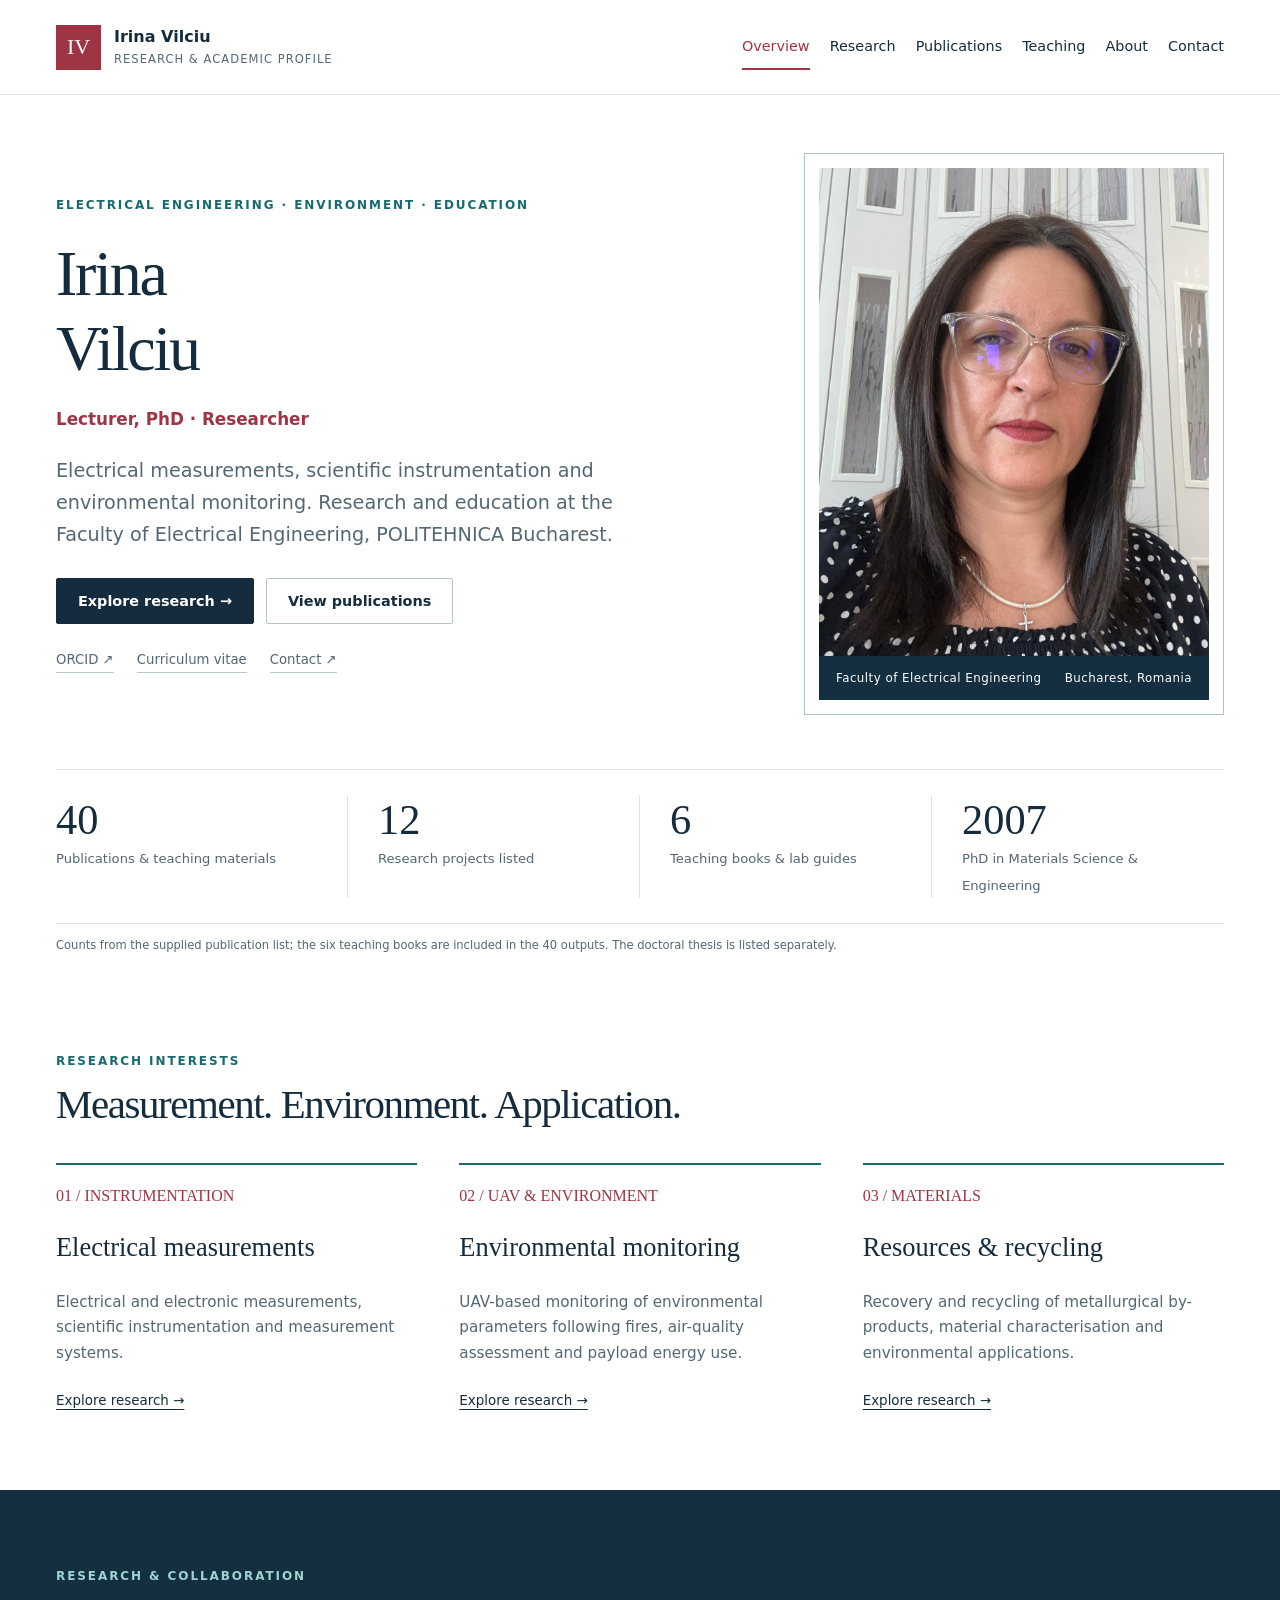
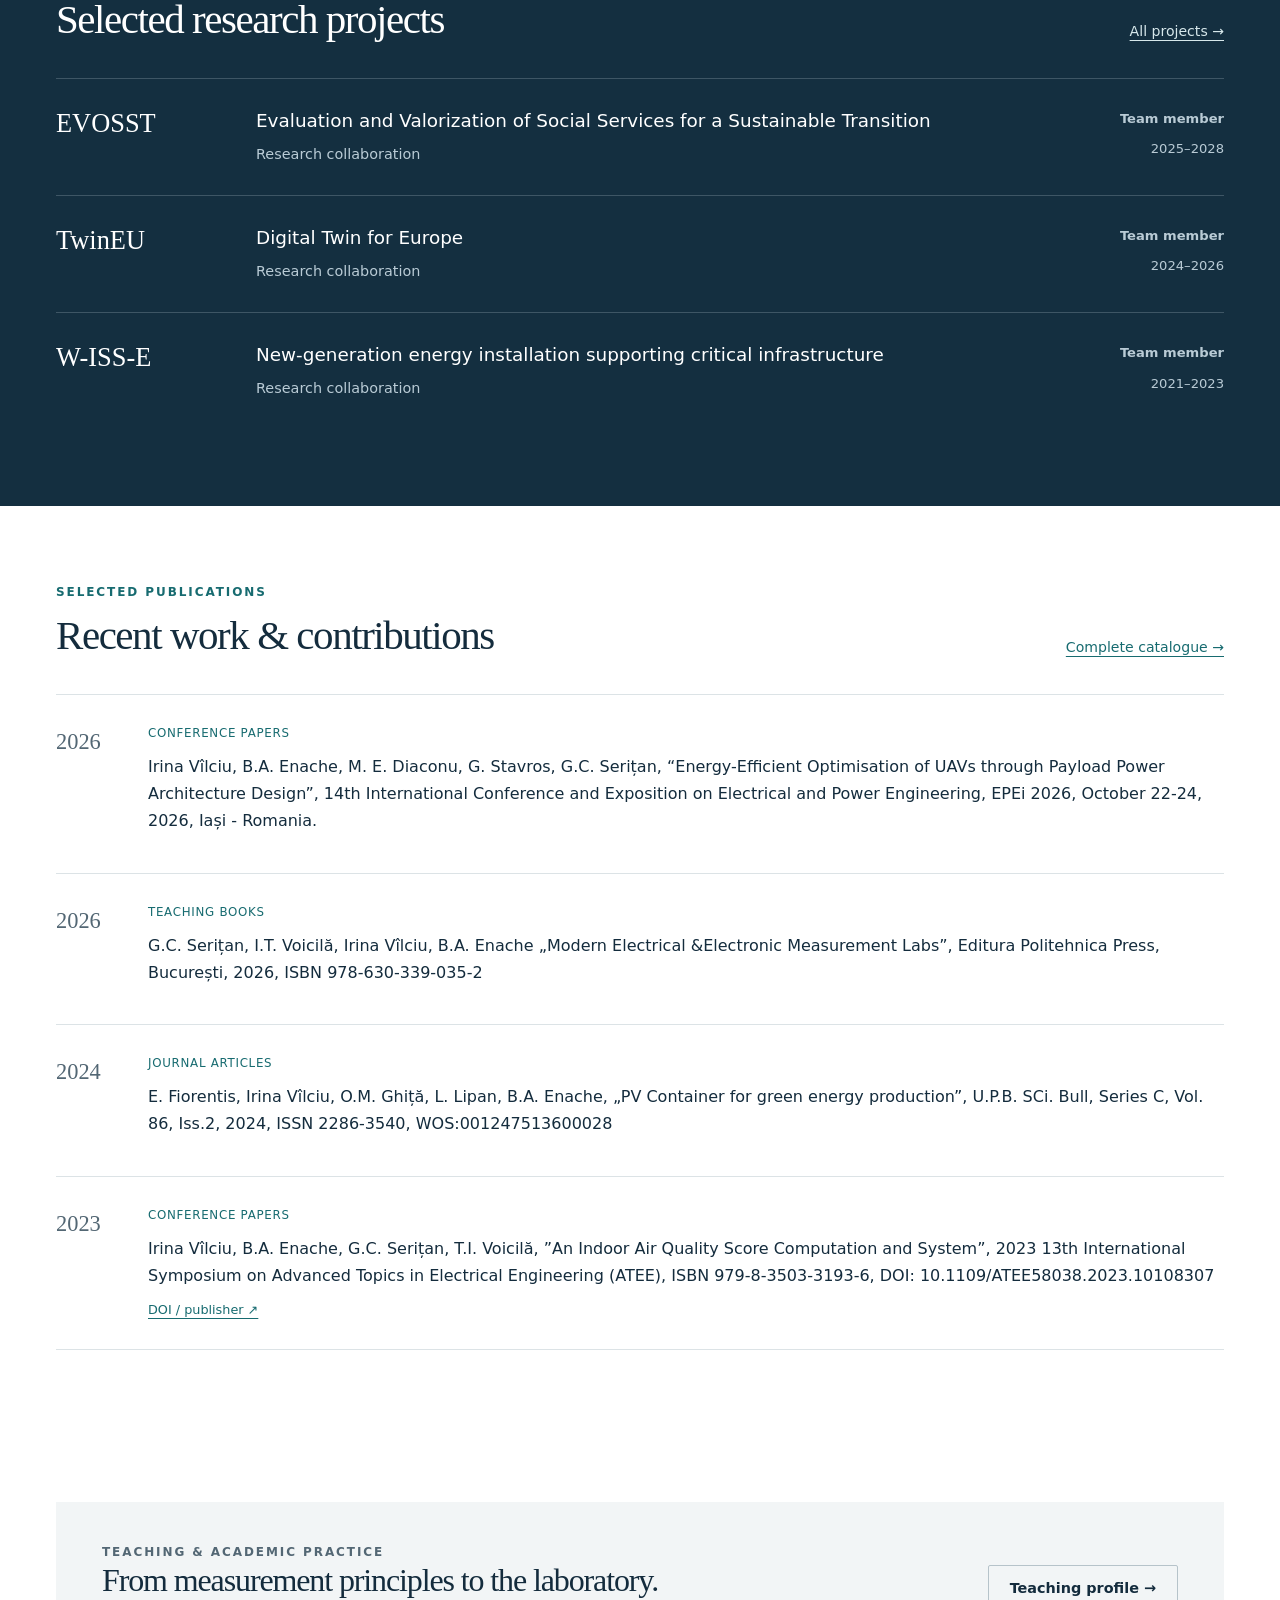
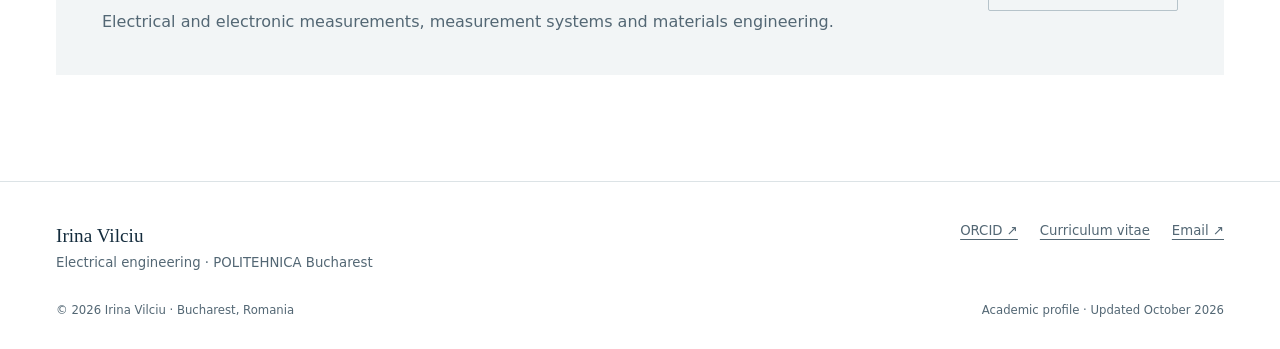
==== index.html @ 53fd5579 "Publish academic website with research, publications and CV" ====
<!doctype html><html lang="en-GB"><head><meta charset="utf-8"><meta name="viewport" content="width=device-width,initial-scale=1"><title>Overview | Irina Vilciu</title><meta name="description" content="Research, publications and teaching by Irina Vilciu, Faculty of Electrical Engineering, POLITEHNICA Bucharest."><meta name="theme-color" content="#142f40"><meta property="og:title" content="Overview | Irina Vilciu"><meta property="og:description" content="Research, publications and teaching by Irina Vilciu, Faculty of Electrical Engineering, POLITEHNICA Bucharest."><meta property="og:type" content="website"><link rel="icon" href="favicon.svg" type="image/svg+xml"><link rel="stylesheet" href="styles.css"><script defer src="app.js"></script></head><body><a class="skip" href="#main">Skip to content</a><header class="header"><div class="wrap header-inner"><a class="brand" href="index.html"><span class="monogram">IV</span><span class="brand-name">Irina Vilciu<small>Research &amp; academic profile</small></span></a><button class="menu-toggle" aria-expanded="false" aria-controls="navigation">Menu</button><nav id="navigation" class="nav" aria-label="Main navigation"><a href="index.html" aria-current="page">Overview</a><a href="research.html">Research</a><a href="publications.html">Publications</a><a href="teaching.html">Teaching</a><a href="about.html">About</a><a href="contact.html">Contact</a></nav></div></header><main id="main"><div class="wrap"><section class="hero"><div><p class="eyebrow">Electrical engineering · Environment · Education</p><h1>Irina<br>Vilciu</h1><p class="position">Lecturer, PhD · Researcher</p><p class="lead">Electrical measurements, scientific instrumentation and environmental monitoring. Research and education at the Faculty of Electrical Engineering, POLITEHNICA Bucharest.</p><div class="buttons"><a class="button" href="research.html">Explore research →</a><a class="button secondary" href="publications.html">View publications</a></div><div class="profile-links"><a href="https://orcid.org/0000-0003-2336-9348">ORCID ↗</a><a href="cv.html">Curriculum vitae</a><a href="mailto:irina.vilciu@upb.ro">Contact ↗</a></div></div><div class="hero-portrait"><figure><img src="portrait.png" width="1117" height="1600" alt="Irina Vilciu" fetchpriority="high"><figcaption class="portrait-caption"><span>Faculty of Electrical Engineering</span><span>Bucharest, Romania</span></figcaption></figure></div></section><div class="metrics"><div class="metric"><strong>40</strong><span>Publications &amp; teaching materials</span></div><div class="metric"><strong>12</strong><span>Research projects listed</span></div><div class="metric"><strong>6</strong><span>Teaching books &amp; lab guides</span></div><div class="metric"><strong>2007</strong><span>PhD in Materials Science &amp; Engineering</span></div></div><p class="metric-note">Counts from the supplied publication list; the six teaching books are included in the 40 outputs. The doctoral thesis is listed separately.</p></div><section class="section wrap"><div class="section-head"><div><p class="eyebrow">Research interests</p><h2>Measurement. Environment. Application.</h2></div></div><div class="themes"><article class="theme"><span class="num">01 / INSTRUMENTATION</span><h3>Electrical measurements</h3><p>Electrical and electronic measurements, scientific instrumentation and measurement systems.</p><a href="research.html">Explore research →</a></article><article class="theme"><span class="num">02 / UAV &amp; ENVIRONMENT</span><h3>Environmental monitoring</h3><p>UAV-based monitoring of environmental parameters following fires, air-quality assessment and payload energy use.</p><a href="research.html">Explore research →</a></article><article class="theme"><span class="num">03 / MATERIALS</span><h3>Resources &amp; recycling</h3><p>Recovery and recycling of metallurgical by-products, material characterisation and environmental applications.</p><a href="research.html">Explore research →</a></article></div></section><section class="section dark-section"><div class="wrap"><div class="section-head"><div><p class="eyebrow">Research &amp; collaboration</p><h2>Selected research projects</h2></div><a class="text-link" href="research.html#projects">All projects →</a></div><article class="project-feature"><a class="name" href="research.html#projects">EVOSST</a><div><h3>Evaluation and Valorization of Social Services for a Sustainable Transition</h3><p>Research collaboration</p></div><div class="role"><strong>Team member</strong><small>2025–2028</small></div></article><article class="project-feature"><a class="name" href="research.html#projects">TwinEU</a><div><h3>Digital Twin for Europe</h3><p>Research collaboration</p></div><div class="role"><strong>Team member</strong><small>2024–2026</small></div></article><article class="project-feature"><a class="name" href="research.html#projects">W-ISS-E</a><div><h3>New-generation energy installation supporting critical infrastructure</h3><p>Research collaboration</p></div><div class="role"><strong>Team member</strong><small>2021–2023</small></div></article></div></section><section class="section wrap"><div class="section-head"><div><p class="eyebrow">Selected publications</p><h2>Recent work &amp; contributions</h2></div><a class="text-link" href="publications.html">Complete catalogue →</a></div><div class="pub-list"><article class="pub-row" data-search="Irina Vîlciu, B.A. Enache, M. E. Diaconu, G. Stavros, G.C. Serițan, “Energy-Efficient Optimisation of UAVs through Payload Power Architecture Design”, 14th International Conference and Exposition on Electrical and Power Engineering, EPEi 2026, October 22-24, 2026, Iași - Romania." data-year="2026" data-type="Conference papers"><div class="pub-year">2026</div><div><div class="pub-meta">Conference papers</div><p class="citation">Irina Vîlciu, B.A. Enache, M. E. Diaconu, G. Stavros, G.C. Serițan, “Energy-Efficient Optimisation of UAVs through Payload Power Architecture Design”, 14th International Conference and Exposition on Electrical and Power Engineering, EPEi 2026, October 22-24, 2026, Iași - Romania.</p><div class="pub-actions"></div></div></article><article class="pub-row" data-search="G.C. Serițan, I.T. Voicilă, Irina Vîlciu, B.A. Enache „Modern Electrical &amp;Electronic Measurement Labs”, Editura Politehnica Press, București, 2026, ISBN 978-630-339-035-2" data-year="2026" data-type="Teaching books"><div class="pub-year">2026</div><div><div class="pub-meta">Teaching books</div><p class="citation">G.C. Serițan, I.T. Voicilă, Irina Vîlciu, B.A. Enache „Modern Electrical &amp;Electronic Measurement Labs”, Editura Politehnica Press, București, 2026, ISBN 978-630-339-035-2</p><div class="pub-actions"></div></div></article><article class="pub-row" data-search="E. Fiorentis, Irina Vîlciu, O.M. Ghiță, L. Lipan, B.A. Enache, „PV Container for green energy production”, U.P.B. SCi. Bull, Series C, Vol. 86, Iss.2, 2024, ISSN 2286-3540, WOS:001247513600028" data-year="2024" data-type="Journal articles"><div class="pub-year">2024</div><div><div class="pub-meta">Journal articles</div><p class="citation">E. Fiorentis, Irina Vîlciu, O.M. Ghiță, L. Lipan, B.A. Enache, „PV Container for green energy production”, U.P.B. SCi. Bull, Series C, Vol. 86, Iss.2, 2024, ISSN 2286-3540, WOS:001247513600028</p><div class="pub-actions"></div></div></article><article class="pub-row" data-search="Irina Vîlciu, B.A. Enache, G.C. Serițan, T.I. Voicilă, ”An Indoor Air Quality Score Computation and System”, 2023 13th International Symposium on Advanced Topics in Electrical Engineering (ATEE), ISBN 979-8-3503-3193-6, DOI: 10.1109/ATEE58038.2023.10108307" data-year="2023" data-type="Conference papers"><div class="pub-year">2023</div><div><div class="pub-meta">Conference papers</div><p class="citation">Irina Vîlciu, B.A. Enache, G.C. Serițan, T.I. Voicilă, ”An Indoor Air Quality Score Computation and System”, 2023 13th International Symposium on Advanced Topics in Electrical Engineering (ATEE), ISBN 979-8-3503-3193-6, DOI: 10.1109/ATEE58038.2023.10108307</p><div class="pub-actions"><a href="https://doi.org/10.1109/ATEE58038.2023.10108307">DOI / publisher ↗</a></div></div></article></div></section><section class="wrap section"><div class="callout"><div><p class="eyebrow">Teaching &amp; academic practice</p><h2>From measurement principles to the laboratory.</h2><p>Electrical and electronic measurements, measurement systems and materials engineering.</p></div><a href="teaching.html" class="button secondary">Teaching profile →</a></div></section></main><footer class="footer"><div class="wrap"><div class="footer-top"><div><strong>Irina Vilciu</strong><br>Electrical engineering · POLITEHNICA Bucharest</div><nav aria-label="Academic links"><a href="https://orcid.org/0000-0003-2336-9348">ORCID ↗</a><a href="cv.html">Curriculum vitae</a><a href="mailto:irina.vilciu@upb.ro">Email ↗</a></nav></div><div class="footer-bottom"><span>© 2026 Irina Vilciu · Bucharest, Romania</span><span>Academic profile · Updated October 2026</span></div></div></footer></body></html>
---- styles.css ----
:root{--ink:#142c3d;--muted:#536774;--paper:#fff;--subtle:#f2f5f6;--line:#dce3e6;--accent:#9e3444;--teal:#176b70;--dark:#142f40;--serif:Georgia,'Times New Roman',serif;--sans:Inter,system-ui,-apple-system,BlinkMacSystemFont,'Segoe UI',sans-serif}*{box-sizing:border-box}html{scroll-behavior:smooth;scroll-padding-top:100px}body{margin:0;font:16px/1.7 var(--sans);color:var(--ink);background:var(--paper)}a{color:inherit;text-underline-offset:4px}a:hover{color:var(--accent)}img{max-width:100%;display:block}button,input,select{font:inherit}button,a,input,select,summary{touch-action:manipulation}button{cursor:pointer}button:focus-visible,a:focus-visible,input:focus-visible,select:focus-visible,summary:focus-visible{outline:3px solid #ce8f33;outline-offset:5px}h1,h2,h3,h4,p{margin-top:0}h1,h2,h3{line-height:1.17}h1,h2{font-family:var(--serif);font-weight:400;letter-spacing:-.035em}h1{font-size:clamp(2.6rem,5vw,4.7rem)}h2{font-size:clamp(2rem,3.2vw,3.1rem)}h3{font-size:1.25rem;line-height:1.4}p{margin-bottom:1.2rem}small{font-size:.82rem}.wrap{width:min(1216px,calc(100% - 112px));margin-inline:auto}.skip{position:fixed;left:10px;top:-100px;background:white;z-index:100;padding:10px}.skip:focus{top:10px}.review-strip{background:var(--dark);color:#dce8ed;font-size:.78rem;letter-spacing:.04em;display:flex;justify-content:center;gap:16px;padding:6px 20px}.review-strip a{color:#fff}.header{background:rgba(255,255,255,.98);border-bottom:1px solid var(--line);position:sticky;top:0;z-index:10}.header-inner{display:flex;align-items:center;justify-content:space-between;min-height:94px;gap:22px}.brand{display:flex;align-items:center;gap:13px;text-decoration:none;font-weight:600;line-height:1.3}.monogram{display:grid;place-items:center;width:45px;height:45px;background:var(--accent);color:#fff;font:22px var(--serif)}.brand small{display:block;font-weight:400;font-size:.72rem;letter-spacing:.09em;color:var(--muted);margin-top:4px;text-transform:uppercase}.nav{display:flex;align-items:center;gap:28px}.nav a{font-size:.9rem;text-decoration:none;padding:10px 0;border-bottom:2px solid transparent}.nav a[aria-current=page]{color:var(--accent);border-color:var(--accent)}.menu-toggle{display:none;border:1px solid var(--line);background:white;padding:6px 13px;border-radius:3px;color:var(--ink)}.eyebrow{font-size:.75rem;letter-spacing:.16em;text-transform:uppercase;font-weight:650;color:var(--teal);margin-bottom:22px}.hero{display:grid;grid-template-columns:1fr .67fr;gap:88px;align-items:center;padding:72px 0 66px}.hero h1{margin:0 0 18px}.hero .position{font-size:1.05rem;font-weight:600;color:var(--accent);margin-bottom:22px}.hero .lead{font-size:1.2rem;max-width:620px;line-height:1.65;color:var(--muted)}.hero-portrait{padding:14px;border:1px solid #adc4c9;background:var(--paper)}.hero-portrait figure{position:relative;margin:0;background:var(--subtle)}.hero-portrait img{width:100%;height:auto;object-fit:contain;object-position:center}.portrait-caption{display:flex;flex-wrap:wrap;gap:4px 12px;justify-content:space-between;padding:12px 17px;background:var(--dark);color:#fff;font-size:.74rem;letter-spacing:.04em}.buttons{display:flex;gap:12px;flex-wrap:wrap;margin-top:28px}.button{display:inline-flex;align-items:center;justify-content:center;gap:9px;min-height:46px;padding:10px 21px;border:1px solid var(--ink);text-decoration:none;font-size:.9rem;font-weight:550;background:var(--ink);color:#fff;border-radius:2px;line-height:1.4}.button:hover{background:var(--accent);border-color:var(--accent);color:#fff}.button.secondary{background:transparent;color:var(--ink);border-color:#b6c3ca}.button.secondary:hover{border-color:var(--accent);color:var(--accent)}.profile-links{display:flex;flex-wrap:wrap;gap:23px;margin-top:25px;font-size:.83rem}.profile-links a{color:var(--muted);text-decoration:none;border-bottom:1px solid #bac9cf}.metrics{border-top:1px solid var(--line);border-bottom:1px solid var(--line);display:grid;grid-template-columns:repeat(4,1fr);padding:25px 0}.metric{padding:0 30px;border-right:1px solid var(--line)}.metric:first-child{padding-left:0}.metric:last-child{border:0}.metric strong{font:2.65rem var(--serif);display:block}.metric span{font-size:.82rem;color:var(--muted)}.metric-note{font-size:.72rem;color:var(--muted);padding-top:12px}.section{padding:76px 0}.section-head{display:flex;align-items:end;justify-content:space-between;gap:32px;margin-bottom:34px}.section-head h2{margin-bottom:0}.section-head .eyebrow{margin-bottom:10px}.text-link{color:var(--teal);font-size:.88rem;white-space:nowrap}.themes{display:grid;grid-template-columns:repeat(3,1fr);gap:42px}.theme{border-top:2px solid var(--teal);padding-top:22px}.theme .num{font:1rem var(--serif);color:var(--accent);margin-bottom:26px;display:block}.theme h3{font:1.65rem/1.22 var(--serif)}.theme p{color:var(--muted);font-size:.95rem}.theme a{font-size:.84rem}.dark-section{background:var(--dark);color:white}.dark-section .eyebrow{color:#9cd5d0}.dark-section .text-link{color:#d7e8eb}.project-feature{display:grid;grid-template-columns:160px 1fr 220px;gap:40px;border-top:1px solid #3e5665;padding:29px 0;align-items:start}.project-feature .name{font:1.65rem var(--serif);color:white;text-decoration:none}.project-feature h3{font-weight:500;font-size:1.15rem;margin-bottom:8px}.project-feature p{color:#b9cbd5;font-size:.9rem;margin:0}.project-feature .role{text-align:right;font-size:.82rem;color:#b9cbd5}.role strong{display:block;color:inherit;font-weight:600}.role small{display:block;margin-top:8px}.pub-list{border-top:1px solid var(--line)}.pub-row{display:grid;grid-template-columns:67px 1fr;gap:25px;padding:28px 0;border-bottom:1px solid var(--line)}.pub-year{font-family:var(--serif);font-size:1.4rem;color:var(--muted)}.pub-row h3{font:1.25rem/1.4 var(--serif);margin:7px 0 10px;letter-spacing:0}.pub-row h3 a{text-decoration:none}.pub-meta{font-size:.74rem;color:var(--teal);text-transform:uppercase;letter-spacing:.06em}.pub-authors{font-size:.85rem;color:var(--muted);margin-bottom:8px}.pub-venue{font-size:.88rem;margin-bottom:10px}.pub-actions{display:flex;flex-wrap:wrap;gap:20px;font-size:.8rem}.pub-actions a{color:var(--teal)}.pub-detail{margin-top:12px}.pub-detail summary{font-size:.84rem;color:var(--teal);cursor:pointer;width:fit-content}.pub-detail-body{margin-top:15px;background:var(--subtle);padding:20px;font-size:.9rem}.pub-detail-body p:last-child{margin-bottom:0}.pub-detail-body dl{margin:0 0 12px}.pub-detail-body dt{font-weight:600;float:left;margin-right:7px}.pub-detail-body dd{margin-left:0;overflow-wrap:anywhere}.callout{background:var(--subtle);padding:40px 46px;display:flex;align-items:center;justify-content:space-between;gap:40px}.callout h2{font-size:2rem;margin-bottom:8px}.callout p{margin:0;color:var(--muted)}.footer{border-top:1px solid var(--line);margin-top:30px;padding:38px 0 28px;font-size:.83rem;color:var(--muted)}.footer-top{display:flex;justify-content:space-between;gap:35px}.footer strong{font-family:var(--serif);font-size:1.2rem;color:var(--ink);font-weight:400}.footer nav{display:flex;flex-wrap:wrap;gap:22px}.footer-bottom{font-size:.73rem;margin-top:26px;display:flex;justify-content:space-between;gap:20px}.page-intro{padding:62px 0 44px;border-bottom:1px solid var(--line)}.page-intro h1{font-size:clamp(2.6rem,4vw,3.8rem);margin-bottom:22px}.page-intro .lead{font-size:1.12rem;color:var(--muted);max-width:800px;margin-bottom:0}.page-intro .eyebrow{margin-bottom:18px}.filters{display:flex;gap:16px;align-items:end;padding:27px 0;flex-wrap:wrap}.filters label{display:flex;flex-direction:column;gap:7px;font-size:.78rem;font-weight:600}.filters .search-field{flex:1;min-width:220px}.filters input,.filters select{padding:11px 13px;min-height:47px;border:1px solid #b8c8ce;border-radius:2px;background:#fff;color:var(--ink);font-size:.9rem}.filter-count{font-size:.82rem;color:var(--muted);display:flex;justify-content:space-between;gap:20px;padding-bottom:18px}.empty{padding:44px;background:var(--subtle);text-align:center}.project-grid{display:grid;grid-template-columns:1fr 1fr;gap:28px}.project-card{border:1px solid var(--line);padding:32px;position:relative;display:flex;flex-direction:column}.project-card.director{border-top:3px solid var(--accent)}.project-card .eyebrow{margin-bottom:15px}.project-card h2{font-size:2rem;margin-bottom:12px}.project-card h2 a{text-decoration:none}.project-card h3{font-size:1rem;font-weight:500;color:var(--muted);margin-bottom:19px}.project-card p{font-size:.92rem}.project-card .project-meta{font-size:.8rem;color:var(--muted);border-top:1px solid var(--line);padding-top:16px;margin-top:auto;display:flex;justify-content:space-between;gap:15px}.project-card .text-link{display:inline-block;margin-top:18px}.project-detail{display:grid;grid-template-columns:1fr 310px;gap:65px;align-items:start}.prose{max-width:810px}.prose h2{font-size:2rem;margin:38px 0 18px}.prose h2:first-child{margin-top:0}.prose p,.prose li{color:var(--muted)}.prose li{margin-bottom:12px}.prose ul{padding-left:22px}.fact-panel{background:var(--subtle);padding:28px;font-size:.88rem;border-top:3px solid var(--teal)}.fact-panel dt{font-size:.72rem;letter-spacing:.09em;text-transform:uppercase;font-weight:650;color:var(--teal);margin-bottom:4px}.fact-panel dd{margin:0 0 22px;overflow-wrap:anywhere}.fact-panel dd:last-child{margin-bottom:0}.breadcrumb{font-size:.83rem;color:var(--muted);padding-top:30px}.timeline-row{display:grid;grid-template-columns:220px 1fr;gap:35px;border-top:1px solid var(--line);padding:28px 0}.timeline-row .date{font-size:.88rem;color:var(--teal)}.timeline-row h3{font-size:1.2rem;margin-bottom:7px}.timeline-row .org{color:var(--accent);font-size:.92rem;margin-bottom:10px}.timeline-row p{color:var(--muted);font-size:.94rem;margin-bottom:0}.two-col{display:grid;grid-template-columns:1fr 1fr;gap:64px}.two-col h2{font-size:2.3rem}.affiliations{display:grid;grid-template-columns:1.5fr 1fr 1fr;gap:36px;margin-top:24px}.affiliations>div{min-width:0}.society-label{font-size:.85rem;font-weight:600;margin:18px 0 7px}.society-list{padding-left:20px;margin:0;font-size:.85rem;color:var(--muted)}.society-list li{margin-bottom:7px}.affiliations strong{display:block;font:1.6rem var(--serif)}.affiliations span{font-size:.86rem;color:var(--muted)}.course-list{display:grid;grid-template-columns:1fr 1fr;gap:26px}.course{background:var(--subtle);padding:30px;border-top:2px solid var(--teal)}.course h3{font:1.5rem var(--serif);margin-bottom:14px}.course p{font-size:.94rem;color:var(--muted);margin:0}.course small{display:block;color:var(--accent);margin-bottom:17px}.bar-chart{display:flex;gap:8px;align-items:end;height:145px;margin:34px 0 20px;padding-bottom:25px;border-bottom:1px solid var(--line)}.bar-wrap{height:100%;flex:1;display:flex;align-items:center;justify-content:end;flex-direction:column;position:relative}.bar{width:100%;max-width:60px;background:var(--teal);min-height:4px}.bar-count{font-size:.72rem;line-height:1.4;margin-bottom:5px;color:var(--muted)}.bar-label{font-size:.72rem;position:absolute;bottom:-23px}.tag{font-size:.72rem;background:#e8f0f1;color:#17565e;padding:3px 8px;display:inline-block;margin:3px 5px 3px 0}.contact-grid{display:grid;grid-template-columns:1fr 1fr;gap:60px}.contact-card{padding:30px 0;border-bottom:1px solid var(--line)}.contact-card h2{font:1.7rem var(--serif);margin-bottom:12px}.contact-card p{color:var(--muted)}.contact-card a{overflow-wrap:anywhere}.figure-note{font-size:.8rem;color:var(--muted)}.research-flow{display:grid;grid-template-columns:repeat(3,1fr);gap:0;border:1px solid var(--line);margin-top:24px}.research-flow div{padding:30px;border-right:1px solid var(--line);background:var(--subtle)}.research-flow div:last-child{border:0}.research-flow strong{font:1.45rem var(--serif);display:block;margin:12px 0}.research-flow span{font-size:.84rem;color:var(--muted)}[hidden]{display:none!important}.cv-page .review-strip,.cv-page .header,.cv-page .footer{display:none}.cv-page .page-intro{padding-top:48px}.cv-page .wrap{max-width:1000px}.cv-contact{font-size:.92rem;color:var(--muted)}.cv-page h1{font-size:2.8rem}.cv-page .section{padding:30px 0}.cv-page h2{font-size:1.9rem}.cv-page .timeline-row{padding:16px 0;grid-template-columns:180px 1fr}.cv-page .timeline-row p{font-size:.87rem}.top-link{font-size:.8rem}
@media(min-width:1450px){.hero{gap:115px}}
@media(max-width:1050px){.wrap{width:calc(100% - 64px)}.nav{gap:17px}.brand .brand-name{display:none}.hero{gap:40px;grid-template-columns:1.15fr .85fr}.project-feature{grid-template-columns:130px 1fr 170px;gap:25px}.project-detail{gap:35px;grid-template-columns:1fr 280px}}
@media(max-width:740px){.wrap{width:calc(100% - 40px)}.review-strip{font-size:.7rem;gap:12px}.header-inner{min-height:74px}.brand .brand-name{display:block;font-size:.85rem}.brand small{font-size:.6rem}.monogram{width:37px;height:37px;font-size:19px}.menu-toggle{display:block}.nav{display:none;position:absolute;left:0;right:0;top:100%;padding:20px;background:white;border-bottom:1px solid var(--line);box-shadow:0 6px 12px #0001;flex-wrap:wrap;gap:10px 24px}.nav.open{display:flex}.nav a{font-size:1rem}.hero{padding:40px 0;grid-template-columns:1fr;gap:35px}.hero h1{font-size:3.1rem}.hero .lead{font-size:1.06rem}.hero-portrait{max-width:390px;width:100%;margin-inline:auto}.hero .eyebrow{font-size:.68rem}.metrics{grid-template-columns:1fr 1fr;row-gap:25px}.metric,.metric:first-child{padding:0 15px}.metric:nth-child(2){border-right:0}.metric strong{font-size:2.25rem}.metric span{font-size:.75rem}.metric-note{font-size:.7rem}.section{padding:48px 0}.section-head{align-items:start;gap:16px;flex-direction:column}.themes{grid-template-columns:1fr;gap:27px}.theme .num{margin-bottom:13px}.theme h3{font-size:1.5rem}.project-feature{grid-template-columns:1fr;gap:12px;padding:25px 0}.project-feature .role{text-align:left}.role small{margin-top:3px}.project-grid,.course-list,.two-col,.contact-grid{grid-template-columns:1fr;gap:24px}.project-card{padding:24px}.project-card h2{font-size:1.8rem}.project-detail{grid-template-columns:1fr;gap:32px}.fact-panel{order:-1}.project-detail .fact-panel dl{display:grid;grid-template-columns:1fr}.pub-row{grid-template-columns:45px 1fr;gap:13px;padding:23px 0}.pub-year{font-size:1.15rem}.pub-row h3{font-size:1.12rem}.pub-authors{font-size:.82rem;overflow-wrap:anywhere}.pub-detail-body{padding:16px}.pub-actions{gap:13px}.page-intro{padding:42px 0 30px}.page-intro h1{font-size:2.6rem}.page-intro .lead{font-size:1rem}.filters{gap:12px}.filters label{flex:1;min-width:125px}.filters .search-field{min-width:100%}.filters select{max-width:100%;width:100%}.timeline-row,.cv-page .timeline-row{grid-template-columns:1fr;gap:9px;padding:23px 0}.timeline-row .date{font-size:.8rem}.callout{padding:30px;flex-direction:column;align-items:start;gap:20px}.callout .buttons{margin:0}.footer-top,.footer-bottom{flex-direction:column;gap:20px}.footer nav{gap:15px}.footer-bottom{margin-top:22px}.research-flow{grid-template-columns:1fr}.research-flow div{border-right:0;border-bottom:1px solid var(--line);padding:22px}.bar-chart{gap:5px}.bar-label{font-size:.6rem;transform:rotate(-45deg);bottom:-25px}.affiliations{grid-template-columns:1fr;gap:25px}}
@media(prefers-reduced-motion:reduce){html{scroll-behavior:auto}*{animation:none!important;transition:none!important}}
@media print{body{font-size:10pt;background:white}.header,.review-strip,.footer,.filters,.buttons,.menu-toggle,.no-print{display:none!important}.wrap{width:100%;max-width:none}.section{padding:16px 0}.page-intro{padding:20px 0}.timeline-row{break-inside:avoid}.pub-row{break-inside:avoid}.project-card{break-inside:avoid}h1{font-size:30pt}h2{font-size:22pt}a{text-decoration:none}.dark-section{background:white;color:var(--ink)}.dark-section *{color:var(--ink)!important}.cv-page .timeline-row{padding:12px 0}.cv-page .wrap{max-width:none}details:not([open]) .pub-detail-body{display:none}}

.project-card .project-title{font:2rem/1.2 var(--serif);color:var(--ink);margin:0 0 16px}.project-title a{text-decoration:none}.project-group{margin:52px 0 28px}.project-card p{overflow-wrap:anywhere}.project-meta{flex-wrap:wrap}.project-card .text-link{white-space:normal}.citation{overflow-wrap:anywhere}.hero-portrait{max-width:440px}.project-detail h1{overflow-wrap:anywhere}@media(max-width:740px){.project-card .project-title{font-size:1.7rem}}

.citation{margin:10px 0;overflow-wrap:anywhere}.project-entry{padding:22px 0;border-bottom:1px solid var(--line);overflow-wrap:anywhere}.project-entry p{margin:0}.section>h2{margin-top:45px}.hero-portrait{max-width:420px}.nav{gap:20px}@media print{.header,.footer,button{display:none!important}.section{padding:20px 0}.wrap{width:100%}.timeline-row{break-inside:avoid}}
/* Adaptation for Irina Vilciu's academic profile. */
.hero-portrait img{aspect-ratio:4/5;object-fit:cover;object-position:center 35%}.hero{padding-top:58px;padding-bottom:54px}.hero .lead{max-width:600px}.large-copy{font:1.35rem/1.5 var(--serif)}.download-bar{display:flex;align-items:center;justify-content:space-between;gap:20px;flex-wrap:wrap}.catalogue{padding-top:30px}.catalogue-note{margin-top:30px}.course h2{font:1.5rem/1.3 var(--serif);margin-bottom:14px}.contact-email{font-size:clamp(1.05rem,2.4vw,1.8rem);color:var(--teal)}.training-row{display:grid;grid-template-columns:180px 1fr;gap:30px;border-top:1px solid var(--line);padding:18px 0}.training-row>span{color:var(--teal);font-size:.9rem}.training-row p{color:var(--muted);margin:5px 0 0;font-size:.9rem}.project-entry .pub-meta{margin:0 0 10px}.project-entry p{line-height:1.7}.catalogue .filters{margin-top:18px}#pub-reset{min-height:47px}.hero-portrait{justify-self:end}.section.prose{margin-inline:auto}img{height:auto}.nav a{white-space:nowrap}.footer nav{align-content:start}
@media(max-width:740px){.hero-portrait{justify-self:center;max-width:340px}.training-row{grid-template-columns:1fr;gap:5px}.download-bar{align-items:flex-start;flex-direction:column}.filters .button{width:100%}.hero{padding:38px 0}.contact-grid{gap:0}.course h2{font-size:1.45rem}}
@media print{.no-print{display:none!important}.training-row{break-inside:avoid}}
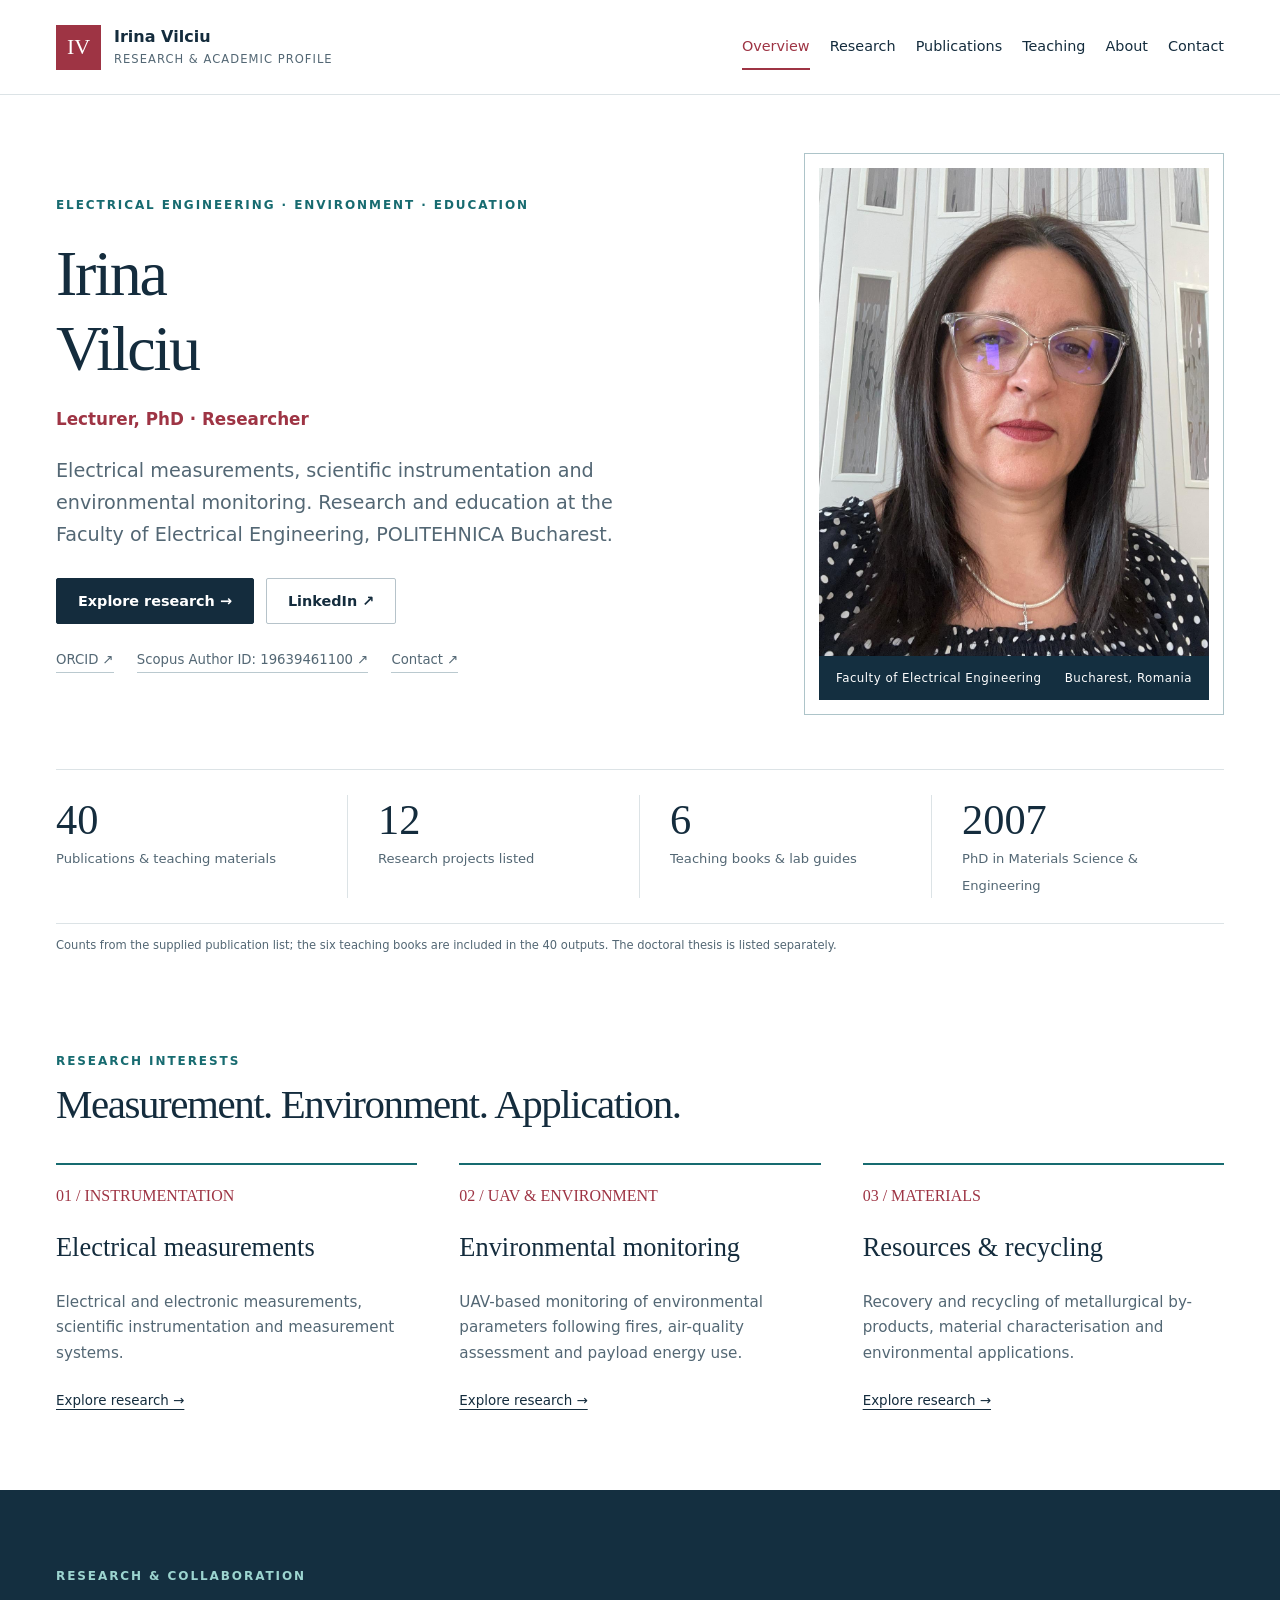
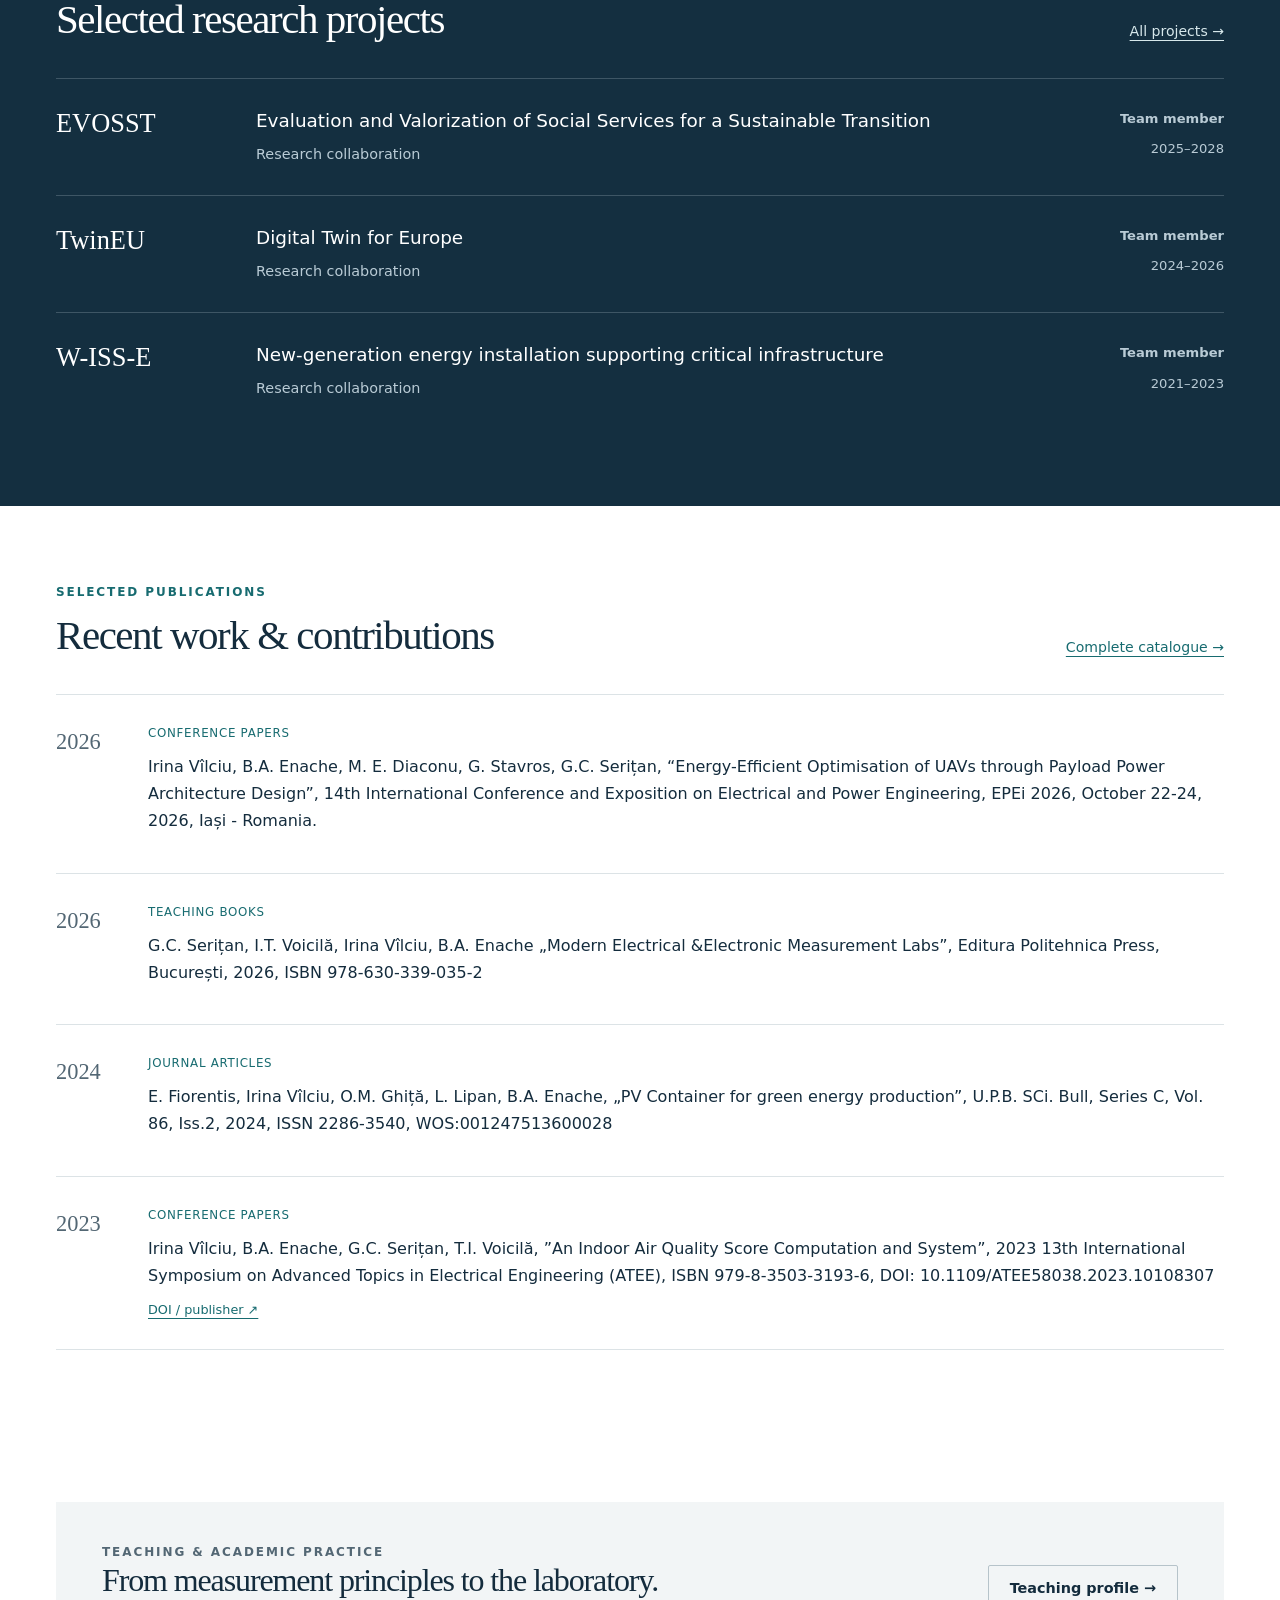
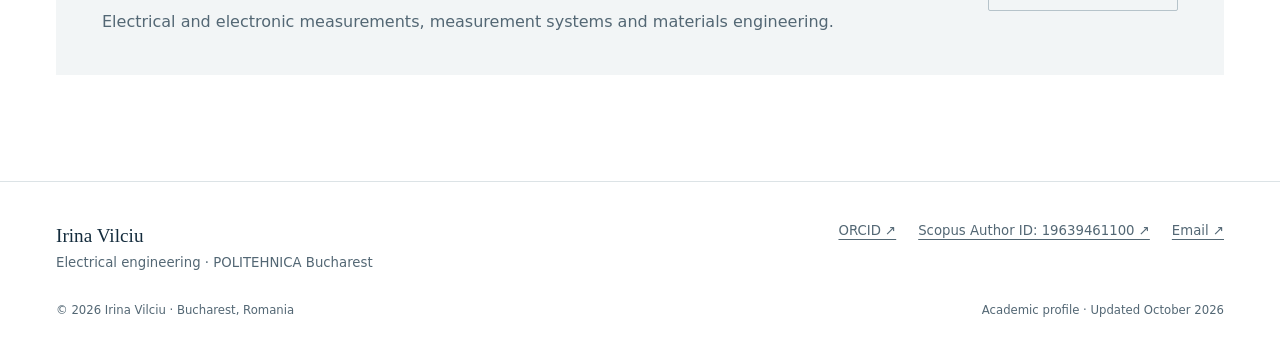
==== commit ca7e5fdd: "Update Overview links to Scopus and LinkedIn" ====
--- a/index.html
+++ b/index.html
@@ -1 +1 @@
-<!doctype html><html lang="en-GB"><head><meta charset="utf-8"><meta name="viewport" content="width=device-width,initial-scale=1"><title>Overview | Irina Vilciu</title><meta name="description" content="Research, publications and teaching by Irina Vilciu, Faculty of Electrical Engineering, POLITEHNICA Bucharest."><meta name="theme-color" content="#142f40"><meta property="og:title" content="Overview | Irina Vilciu"><meta property="og:description" content="Research, publications and teaching by Irina Vilciu, Faculty of Electrical Engineering, POLITEHNICA Bucharest."><meta property="og:type" content="website"><link rel="icon" href="favicon.svg" type="image/svg+xml"><link rel="stylesheet" href="styles.css"><script defer src="app.js"></script></head><body><a class="skip" href="#main">Skip to content</a><header class="header"><div class="wrap header-inner"><a class="brand" href="index.html"><span class="monogram">IV</span><span class="brand-name">Irina Vilciu<small>Research &amp; academic profile</small></span></a><button class="menu-toggle" aria-expanded="false" aria-controls="navigation">Menu</button><nav id="navigation" class="nav" aria-label="Main navigation"><a href="index.html" aria-current="page">Overview</a><a href="research.html">Research</a><a href="publications.html">Publications</a><a href="teaching.html">Teaching</a><a href="about.html">About</a><a href="contact.html">Contact</a></nav></div></header><main id="main"><div class="wrap"><section class="hero"><div><p class="eyebrow">Electrical engineering · Environment · Education</p><h1>Irina<br>Vilciu</h1><p class="position">Lecturer, PhD · Researcher</p><p class="lead">Electrical measurements, scientific instrumentation and environmental monitoring. Research and education at the Faculty of Electrical Engineering, POLITEHNICA Bucharest.</p><div class="buttons"><a class="button" href="research.html">Explore research →</a><a class="button secondary" href="publications.html">View publications</a></div><div class="profile-links"><a href="https://orcid.org/0000-0003-2336-9348">ORCID ↗</a><a href="cv.html">Curriculum vitae</a><a href="mailto:irina.vilciu@upb.ro">Contact ↗</a></div></div><div class="hero-portrait"><figure><img src="portrait.png" width="1117" height="1600" alt="Irina Vilciu" fetchpriority="high"><figcaption class="portrait-caption"><span>Faculty of Electrical Engineering</span><span>Bucharest, Romania</span></figcaption></figure></div></section><div class="metrics"><div class="metric"><strong>40</strong><span>Publications &amp; teaching materials</span></div><div class="metric"><strong>12</strong><span>Research projects listed</span></div><div class="metric"><strong>6</strong><span>Teaching books &amp; lab guides</span></div><div class="metric"><strong>2007</strong><span>PhD in Materials Science &amp; Engineering</span></div></div><p class="metric-note">Counts from the supplied publication list; the six teaching books are included in the 40 outputs. The doctoral thesis is listed separately.</p></div><section class="section wrap"><div class="section-head"><div><p class="eyebrow">Research interests</p><h2>Measurement. Environment. Application.</h2></div></div><div class="themes"><article class="theme"><span class="num">01 / INSTRUMENTATION</span><h3>Electrical measurements</h3><p>Electrical and electronic measurements, scientific instrumentation and measurement systems.</p><a href="research.html">Explore research →</a></article><article class="theme"><span class="num">02 / UAV &amp; ENVIRONMENT</span><h3>Environmental monitoring</h3><p>UAV-based monitoring of environmental parameters following fires, air-quality assessment and payload energy use.</p><a href="research.html">Explore research →</a></article><article class="theme"><span class="num">03 / MATERIALS</span><h3>Resources &amp; recycling</h3><p>Recovery and recycling of metallurgical by-products, material characterisation and environmental applications.</p><a href="research.html">Explore research →</a></article></div></section><section class="section dark-section"><div class="wrap"><div class="section-head"><div><p class="eyebrow">Research &amp; collaboration</p><h2>Selected research projects</h2></div><a class="text-link" href="research.html#projects">All projects →</a></div><article class="project-feature"><a class="name" href="research.html#projects">EVOSST</a><div><h3>Evaluation and Valorization of Social Services for a Sustainable Transition</h3><p>Research collaboration</p></div><div class="role"><strong>Team member</strong><small>2025–2028</small></div></article><article class="project-feature"><a class="name" href="research.html#projects">TwinEU</a><div><h3>Digital Twin for Europe</h3><p>Research collaboration</p></div><div class="role"><strong>Team member</strong><small>2024–2026</small></div></article><article class="project-feature"><a class="name" href="research.html#projects">W-ISS-E</a><div><h3>New-generation energy installation supporting critical infrastructure</h3><p>Research collaboration</p></div><div class="role"><strong>Team member</strong><small>2021–2023</small></div></article></div></section><section class="section wrap"><div class="section-head"><div><p class="eyebrow">Selected publications</p><h2>Recent work &amp; contributions</h2></div><a class="text-link" href="publications.html">Complete catalogue →</a></div><div class="pub-list"><article class="pub-row" data-search="Irina Vîlciu, B.A. Enache, M. E. Diaconu, G. Stavros, G.C. Serițan, “Energy-Efficient Optimisation of UAVs through Payload Power Architecture Design”, 14th International Conference and Exposition on Electrical and Power Engineering, EPEi 2026, October 22-24, 2026, Iași - Romania." data-year="2026" data-type="Conference papers"><div class="pub-year">2026</div><div><div class="pub-meta">Conference papers</div><p class="citation">Irina Vîlciu, B.A. Enache, M. E. Diaconu, G. Stavros, G.C. Serițan, “Energy-Efficient Optimisation of UAVs through Payload Power Architecture Design”, 14th International Conference and Exposition on Electrical and Power Engineering, EPEi 2026, October 22-24, 2026, Iași - Romania.</p><div class="pub-actions"></div></div></article><article class="pub-row" data-search="G.C. Serițan, I.T. Voicilă, Irina Vîlciu, B.A. Enache „Modern Electrical &amp;Electronic Measurement Labs”, Editura Politehnica Press, București, 2026, ISBN 978-630-339-035-2" data-year="2026" data-type="Teaching books"><div class="pub-year">2026</div><div><div class="pub-meta">Teaching books</div><p class="citation">G.C. Serițan, I.T. Voicilă, Irina Vîlciu, B.A. Enache „Modern Electrical &amp;Electronic Measurement Labs”, Editura Politehnica Press, București, 2026, ISBN 978-630-339-035-2</p><div class="pub-actions"></div></div></article><article class="pub-row" data-search="E. Fiorentis, Irina Vîlciu, O.M. Ghiță, L. Lipan, B.A. Enache, „PV Container for green energy production”, U.P.B. SCi. Bull, Series C, Vol. 86, Iss.2, 2024, ISSN 2286-3540, WOS:001247513600028" data-year="2024" data-type="Journal articles"><div class="pub-year">2024</div><div><div class="pub-meta">Journal articles</div><p class="citation">E. Fiorentis, Irina Vîlciu, O.M. Ghiță, L. Lipan, B.A. Enache, „PV Container for green energy production”, U.P.B. SCi. Bull, Series C, Vol. 86, Iss.2, 2024, ISSN 2286-3540, WOS:001247513600028</p><div class="pub-actions"></div></div></article><article class="pub-row" data-search="Irina Vîlciu, B.A. Enache, G.C. Serițan, T.I. Voicilă, ”An Indoor Air Quality Score Computation and System”, 2023 13th International Symposium on Advanced Topics in Electrical Engineering (ATEE), ISBN 979-8-3503-3193-6, DOI: 10.1109/ATEE58038.2023.10108307" data-year="2023" data-type="Conference papers"><div class="pub-year">2023</div><div><div class="pub-meta">Conference papers</div><p class="citation">Irina Vîlciu, B.A. Enache, G.C. Serițan, T.I. Voicilă, ”An Indoor Air Quality Score Computation and System”, 2023 13th International Symposium on Advanced Topics in Electrical Engineering (ATEE), ISBN 979-8-3503-3193-6, DOI: 10.1109/ATEE58038.2023.10108307</p><div class="pub-actions"><a href="https://doi.org/10.1109/ATEE58038.2023.10108307">DOI / publisher ↗</a></div></div></article></div></section><section class="wrap section"><div class="callout"><div><p class="eyebrow">Teaching &amp; academic practice</p><h2>From measurement principles to the laboratory.</h2><p>Electrical and electronic measurements, measurement systems and materials engineering.</p></div><a href="teaching.html" class="button secondary">Teaching profile →</a></div></section></main><footer class="footer"><div class="wrap"><div class="footer-top"><div><strong>Irina Vilciu</strong><br>Electrical engineering · POLITEHNICA Bucharest</div><nav aria-label="Academic links"><a href="https://orcid.org/0000-0003-2336-9348">ORCID ↗</a><a href="cv.html">Curriculum vitae</a><a href="mailto:irina.vilciu@upb.ro">Email ↗</a></nav></div><div class="footer-bottom"><span>© 2026 Irina Vilciu · Bucharest, Romania</span><span>Academic profile · Updated October 2026</span></div></div></footer></body></html>+<!doctype html><html lang="en-GB"><head><meta charset="utf-8"><meta name="viewport" content="width=device-width,initial-scale=1"><title>Overview | Irina Vilciu</title><meta name="description" content="Research, publications and teaching by Irina Vilciu, Faculty of Electrical Engineering, POLITEHNICA Bucharest."><meta name="theme-color" content="#142f40"><meta property="og:title" content="Overview | Irina Vilciu"><meta property="og:description" content="Research, publications and teaching by Irina Vilciu, Faculty of Electrical Engineering, POLITEHNICA Bucharest."><meta property="og:type" content="website"><link rel="icon" href="favicon.svg" type="image/svg+xml"><link rel="stylesheet" href="styles.css"><script defer src="app.js"></script></head><body><a class="skip" href="#main">Skip to content</a><header class="header"><div class="wrap header-inner"><a class="brand" href="index.html"><span class="monogram">IV</span><span class="brand-name">Irina Vilciu<small>Research &amp; academic profile</small></span></a><button class="menu-toggle" aria-expanded="false" aria-controls="navigation">Menu</button><nav id="navigation" class="nav" aria-label="Main navigation"><a href="index.html" aria-current="page">Overview</a><a href="research.html">Research</a><a href="publications.html">Publications</a><a href="teaching.html">Teaching</a><a href="about.html">About</a><a href="contact.html">Contact</a></nav></div></header><main id="main"><div class="wrap"><section class="hero"><div><p class="eyebrow">Electrical engineering · Environment · Education</p><h1>Irina<br>Vilciu</h1><p class="position">Lecturer, PhD · Researcher</p><p class="lead">Electrical measurements, scientific instrumentation and environmental monitoring. Research and education at the Faculty of Electrical Engineering, POLITEHNICA Bucharest.</p><div class="buttons"><a class="button" href="research.html">Explore research →</a><a class="button secondary" href="https://www.linkedin.com/in/irina-vilciu-525340212/">LinkedIn ↗</a></div><div class="profile-links"><a href="https://orcid.org/0000-0003-2336-9348">ORCID ↗</a><a href="http://www.scopus.com/inward/authorDetails.url?authorID=19639461100&amp;partnerID=MN8TOARS">Scopus Author ID: 19639461100 ↗</a><a href="mailto:irina.vilciu@upb.ro">Contact ↗</a></div></div><div class="hero-portrait"><figure><img src="portrait.png" width="1117" height="1600" alt="Irina Vilciu" fetchpriority="high"><figcaption class="portrait-caption"><span>Faculty of Electrical Engineering</span><span>Bucharest, Romania</span></figcaption></figure></div></section><div class="metrics"><div class="metric"><strong>40</strong><span>Publications &amp; teaching materials</span></div><div class="metric"><strong>12</strong><span>Research projects listed</span></div><div class="metric"><strong>6</strong><span>Teaching books &amp; lab guides</span></div><div class="metric"><strong>2007</strong><span>PhD in Materials Science &amp; Engineering</span></div></div><p class="metric-note">Counts from the supplied publication list; the six teaching books are included in the 40 outputs. The doctoral thesis is listed separately.</p></div><section class="section wrap"><div class="section-head"><div><p class="eyebrow">Research interests</p><h2>Measurement. Environment. Application.</h2></div></div><div class="themes"><article class="theme"><span class="num">01 / INSTRUMENTATION</span><h3>Electrical measurements</h3><p>Electrical and electronic measurements, scientific instrumentation and measurement systems.</p><a href="research.html">Explore research →</a></article><article class="theme"><span class="num">02 / UAV &amp; ENVIRONMENT</span><h3>Environmental monitoring</h3><p>UAV-based monitoring of environmental parameters following fires, air-quality assessment and payload energy use.</p><a href="research.html">Explore research →</a></article><article class="theme"><span class="num">03 / MATERIALS</span><h3>Resources &amp; recycling</h3><p>Recovery and recycling of metallurgical by-products, material characterisation and environmental applications.</p><a href="research.html">Explore research →</a></article></div></section><section class="section dark-section"><div class="wrap"><div class="section-head"><div><p class="eyebrow">Research &amp; collaboration</p><h2>Selected research projects</h2></div><a class="text-link" href="research.html#projects">All projects →</a></div><article class="project-feature"><a class="name" href="research.html#projects">EVOSST</a><div><h3>Evaluation and Valorization of Social Services for a Sustainable Transition</h3><p>Research collaboration</p></div><div class="role"><strong>Team member</strong><small>2025–2028</small></div></article><article class="project-feature"><a class="name" href="research.html#projects">TwinEU</a><div><h3>Digital Twin for Europe</h3><p>Research collaboration</p></div><div class="role"><strong>Team member</strong><small>2024–2026</small></div></article><article class="project-feature"><a class="name" href="research.html#projects">W-ISS-E</a><div><h3>New-generation energy installation supporting critical infrastructure</h3><p>Research collaboration</p></div><div class="role"><strong>Team member</strong><small>2021–2023</small></div></article></div></section><section class="section wrap"><div class="section-head"><div><p class="eyebrow">Selected publications</p><h2>Recent work &amp; contributions</h2></div><a class="text-link" href="publications.html">Complete catalogue →</a></div><div class="pub-list"><article class="pub-row" data-search="Irina Vîlciu, B.A. Enache, M. E. Diaconu, G. Stavros, G.C. Serițan, “Energy-Efficient Optimisation of UAVs through Payload Power Architecture Design”, 14th International Conference and Exposition on Electrical and Power Engineering, EPEi 2026, October 22-24, 2026, Iași - Romania." data-year="2026" data-type="Conference papers"><div class="pub-year">2026</div><div><div class="pub-meta">Conference papers</div><p class="citation">Irina Vîlciu, B.A. Enache, M. E. Diaconu, G. Stavros, G.C. Serițan, “Energy-Efficient Optimisation of UAVs through Payload Power Architecture Design”, 14th International Conference and Exposition on Electrical and Power Engineering, EPEi 2026, October 22-24, 2026, Iași - Romania.</p><div class="pub-actions"></div></div></article><article class="pub-row" data-search="G.C. Serițan, I.T. Voicilă, Irina Vîlciu, B.A. Enache „Modern Electrical &amp;Electronic Measurement Labs”, Editura Politehnica Press, București, 2026, ISBN 978-630-339-035-2" data-year="2026" data-type="Teaching books"><div class="pub-year">2026</div><div><div class="pub-meta">Teaching books</div><p class="citation">G.C. Serițan, I.T. Voicilă, Irina Vîlciu, B.A. Enache „Modern Electrical &amp;Electronic Measurement Labs”, Editura Politehnica Press, București, 2026, ISBN 978-630-339-035-2</p><div class="pub-actions"></div></div></article><article class="pub-row" data-search="E. Fiorentis, Irina Vîlciu, O.M. Ghiță, L. Lipan, B.A. Enache, „PV Container for green energy production”, U.P.B. SCi. Bull, Series C, Vol. 86, Iss.2, 2024, ISSN 2286-3540, WOS:001247513600028" data-year="2024" data-type="Journal articles"><div class="pub-year">2024</div><div><div class="pub-meta">Journal articles</div><p class="citation">E. Fiorentis, Irina Vîlciu, O.M. Ghiță, L. Lipan, B.A. Enache, „PV Container for green energy production”, U.P.B. SCi. Bull, Series C, Vol. 86, Iss.2, 2024, ISSN 2286-3540, WOS:001247513600028</p><div class="pub-actions"></div></div></article><article class="pub-row" data-search="Irina Vîlciu, B.A. Enache, G.C. Serițan, T.I. Voicilă, ”An Indoor Air Quality Score Computation and System”, 2023 13th International Symposium on Advanced Topics in Electrical Engineering (ATEE), ISBN 979-8-3503-3193-6, DOI: 10.1109/ATEE58038.2023.10108307" data-year="2023" data-type="Conference papers"><div class="pub-year">2023</div><div><div class="pub-meta">Conference papers</div><p class="citation">Irina Vîlciu, B.A. Enache, G.C. Serițan, T.I. Voicilă, ”An Indoor Air Quality Score Computation and System”, 2023 13th International Symposium on Advanced Topics in Electrical Engineering (ATEE), ISBN 979-8-3503-3193-6, DOI: 10.1109/ATEE58038.2023.10108307</p><div class="pub-actions"><a href="https://doi.org/10.1109/ATEE58038.2023.10108307">DOI / publisher ↗</a></div></div></article></div></section><section class="wrap section"><div class="callout"><div><p class="eyebrow">Teaching &amp; academic practice</p><h2>From measurement principles to the laboratory.</h2><p>Electrical and electronic measurements, measurement systems and materials engineering.</p></div><a href="teaching.html" class="button secondary">Teaching profile →</a></div></section></main><footer class="footer"><div class="wrap"><div class="footer-top"><div><strong>Irina Vilciu</strong><br>Electrical engineering · POLITEHNICA Bucharest</div><nav aria-label="Academic links"><a href="https://orcid.org/0000-0003-2336-9348">ORCID ↗</a><a href="http://www.scopus.com/inward/authorDetails.url?authorID=19639461100&amp;partnerID=MN8TOARS">Scopus Author ID: 19639461100 ↗</a><a href="mailto:irina.vilciu@upb.ro">Email ↗</a></nav></div><div class="footer-bottom"><span>© 2026 Irina Vilciu · Bucharest, Romania</span><span>Academic profile · Updated October 2026</span></div></div></footer></body></html>
